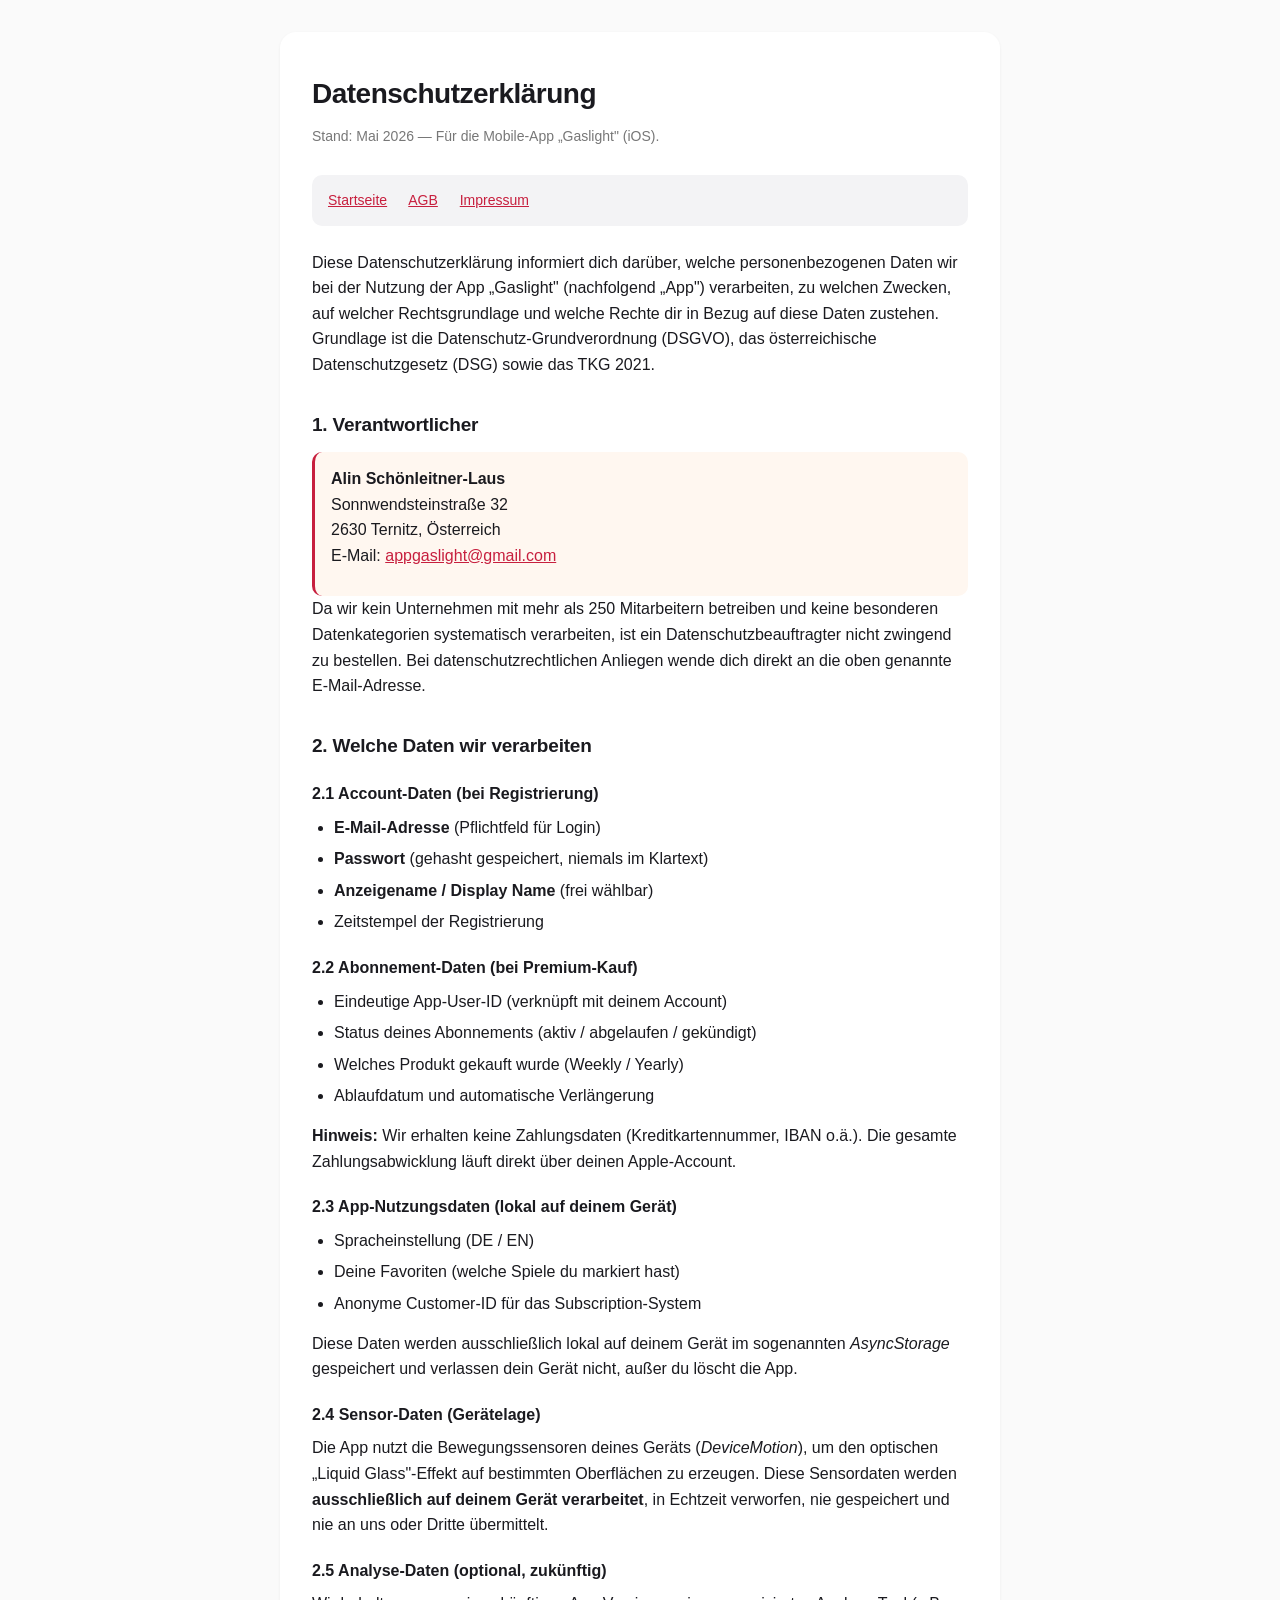
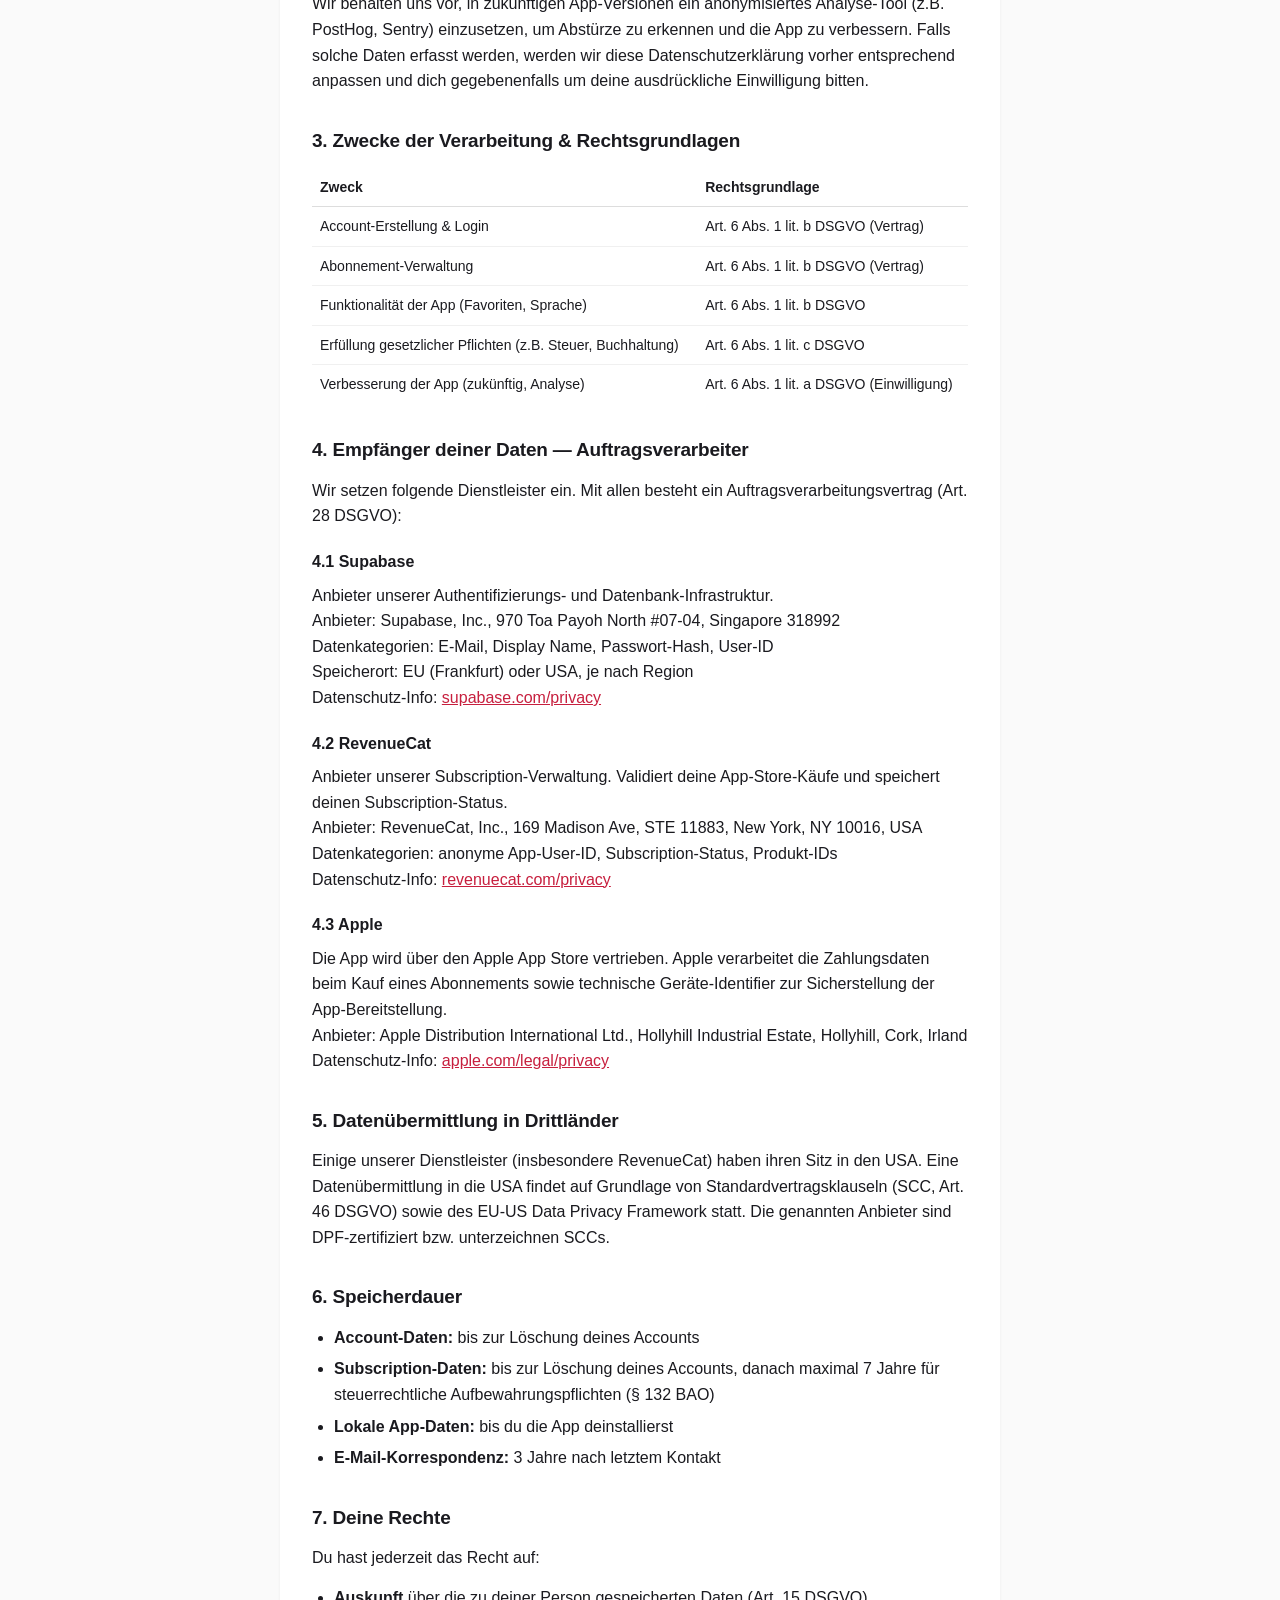
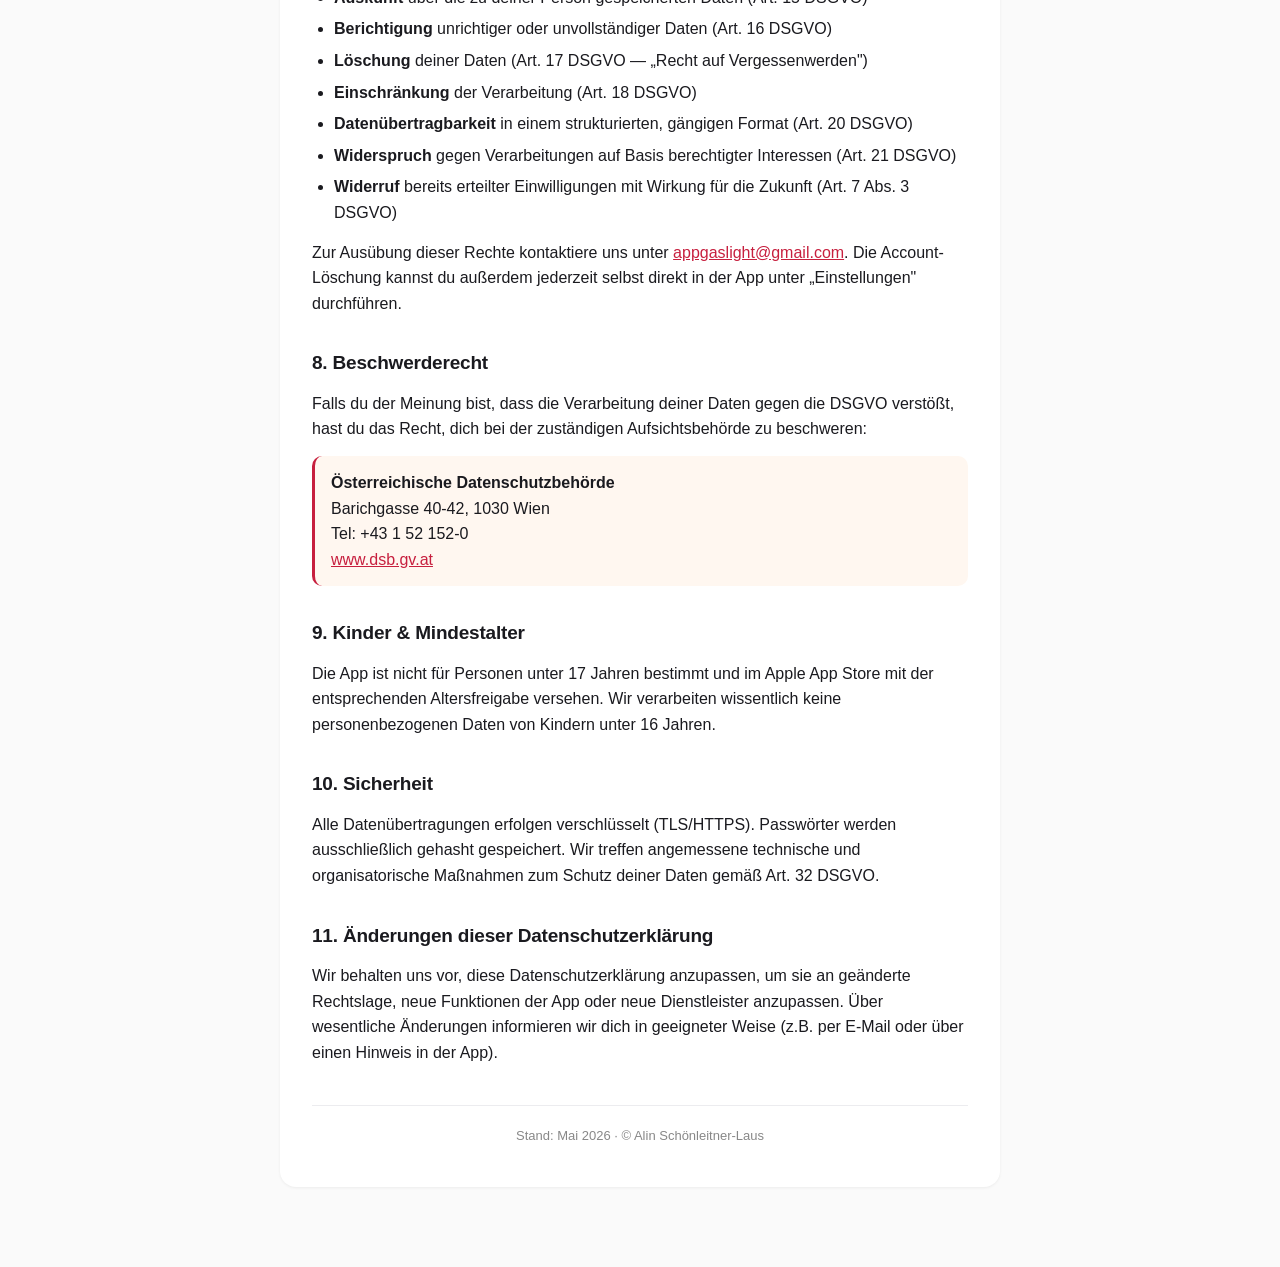
==== privacy.html @ 49a1b53e "Add files via upload" ====
<!doctype html>
<html lang="de">
<head>
  <meta charset="utf-8">
  <meta name="viewport" content="width=device-width, initial-scale=1">
  <title>Datenschutzerklärung — Gaslight</title>
  <link rel="stylesheet" href="style.css">
</head>
<body>
  <div class="container">
    <h1>Datenschutzerklärung</h1>
    <p class="meta">
      Stand: Mai 2026 — Für die Mobile-App „Gaslight" (iOS).
    </p>

    <div class="nav">
      <a href="index.html">Startseite</a>
      <a href="terms.html">AGB</a>
      <a href="impressum.html">Impressum</a>
    </div>

    <p>
      Diese Datenschutzerklärung informiert dich darüber, welche
      personenbezogenen Daten wir bei der Nutzung der App „Gaslight"
      (nachfolgend „App") verarbeiten, zu welchen Zwecken, auf welcher
      Rechtsgrundlage und welche Rechte dir in Bezug auf diese Daten
      zustehen. Grundlage ist die Datenschutz-Grundverordnung (DSGVO),
      das österreichische Datenschutzgesetz (DSG) sowie das TKG 2021.
    </p>

    <h2>1. Verantwortlicher</h2>
    <div class="contact-block">
      <p>
        <strong>Alin Schönleitner-Laus</strong><br>
        Sonnwendsteinstraße 32<br>
        2630 Ternitz, Österreich<br>
        E-Mail: <a href="mailto:appgaslight@gmail.com">appgaslight@gmail.com</a>
      </p>
    </div>
    <p>
      Da wir kein Unternehmen mit mehr als 250 Mitarbeitern betreiben
      und keine besonderen Datenkategorien systematisch verarbeiten, ist
      ein Datenschutzbeauftragter nicht zwingend zu bestellen.
      Bei datenschutzrechtlichen Anliegen wende dich direkt an die oben
      genannte E-Mail-Adresse.
    </p>

    <h2>2. Welche Daten wir verarbeiten</h2>

    <h3>2.1 Account-Daten (bei Registrierung)</h3>
    <ul>
      <li><strong>E-Mail-Adresse</strong> (Pflichtfeld für Login)</li>
      <li><strong>Passwort</strong> (gehasht gespeichert, niemals im Klartext)</li>
      <li><strong>Anzeigename / Display Name</strong> (frei wählbar)</li>
      <li>Zeitstempel der Registrierung</li>
    </ul>

    <h3>2.2 Abonnement-Daten (bei Premium-Kauf)</h3>
    <ul>
      <li>Eindeutige App-User-ID (verknüpft mit deinem Account)</li>
      <li>Status deines Abonnements (aktiv / abgelaufen / gekündigt)</li>
      <li>Welches Produkt gekauft wurde (Weekly / Yearly)</li>
      <li>Ablaufdatum und automatische Verlängerung</li>
    </ul>
    <p>
      <strong>Hinweis:</strong> Wir erhalten keine Zahlungsdaten
      (Kreditkartennummer, IBAN o.ä.). Die gesamte Zahlungsabwicklung
      läuft direkt über deinen Apple-Account.
    </p>

    <h3>2.3 App-Nutzungsdaten (lokal auf deinem Gerät)</h3>
    <ul>
      <li>Spracheinstellung (DE / EN)</li>
      <li>Deine Favoriten (welche Spiele du markiert hast)</li>
      <li>Anonyme Customer-ID für das Subscription-System</li>
    </ul>
    <p>
      Diese Daten werden ausschließlich lokal auf deinem Gerät im
      sogenannten <em>AsyncStorage</em> gespeichert und verlassen dein
      Gerät nicht, außer du löscht die App.
    </p>

    <h3>2.4 Sensor-Daten (Gerätelage)</h3>
    <p>
      Die App nutzt die Bewegungssensoren deines Geräts
      (<em>DeviceMotion</em>), um den optischen „Liquid Glass"-Effekt
      auf bestimmten Oberflächen zu erzeugen. Diese Sensordaten werden
      <strong>ausschließlich auf deinem Gerät verarbeitet</strong>, in
      Echtzeit verworfen, nie gespeichert und nie an uns oder Dritte
      übermittelt.
    </p>

    <h3>2.5 Analyse-Daten (optional, zukünftig)</h3>
    <p>
      Wir behalten uns vor, in zukünftigen App-Versionen ein
      anonymisiertes Analyse-Tool (z.B. PostHog, Sentry) einzusetzen,
      um Abstürze zu erkennen und die App zu verbessern. Falls solche
      Daten erfasst werden, werden wir diese Datenschutzerklärung
      vorher entsprechend anpassen und dich gegebenenfalls um deine
      ausdrückliche Einwilligung bitten.
    </p>

    <h2>3. Zwecke der Verarbeitung &amp; Rechtsgrundlagen</h2>
    <table style="width:100%; border-collapse:collapse; font-size:14px;">
      <tr style="text-align:left;">
        <th style="padding:8px; border-bottom:1px solid #ddd;">Zweck</th>
        <th style="padding:8px; border-bottom:1px solid #ddd;">Rechtsgrundlage</th>
      </tr>
      <tr>
        <td style="padding:8px; border-bottom:1px solid #f0f0f0;">Account-Erstellung &amp; Login</td>
        <td style="padding:8px; border-bottom:1px solid #f0f0f0;">Art. 6 Abs. 1 lit. b DSGVO (Vertrag)</td>
      </tr>
      <tr>
        <td style="padding:8px; border-bottom:1px solid #f0f0f0;">Abonnement-Verwaltung</td>
        <td style="padding:8px; border-bottom:1px solid #f0f0f0;">Art. 6 Abs. 1 lit. b DSGVO (Vertrag)</td>
      </tr>
      <tr>
        <td style="padding:8px; border-bottom:1px solid #f0f0f0;">Funktionalität der App (Favoriten, Sprache)</td>
        <td style="padding:8px; border-bottom:1px solid #f0f0f0;">Art. 6 Abs. 1 lit. b DSGVO</td>
      </tr>
      <tr>
        <td style="padding:8px; border-bottom:1px solid #f0f0f0;">Erfüllung gesetzlicher Pflichten (z.B. Steuer, Buchhaltung)</td>
        <td style="padding:8px; border-bottom:1px solid #f0f0f0;">Art. 6 Abs. 1 lit. c DSGVO</td>
      </tr>
      <tr>
        <td style="padding:8px;">Verbesserung der App (zukünftig, Analyse)</td>
        <td style="padding:8px;">Art. 6 Abs. 1 lit. a DSGVO (Einwilligung)</td>
      </tr>
    </table>

    <h2>4. Empfänger deiner Daten — Auftragsverarbeiter</h2>
    <p>
      Wir setzen folgende Dienstleister ein. Mit allen besteht ein
      Auftragsverarbeitungsvertrag (Art. 28 DSGVO):
    </p>

    <h3>4.1 Supabase</h3>
    <p>
      Anbieter unserer Authentifizierungs- und Datenbank-Infrastruktur.
      <br>Anbieter: Supabase, Inc., 970 Toa Payoh North #07-04, Singapore 318992
      <br>Datenkategorien: E-Mail, Display Name, Passwort-Hash, User-ID
      <br>Speicherort: EU (Frankfurt) oder USA, je nach Region
      <br>Datenschutz-Info: <a href="https://supabase.com/privacy" target="_blank" rel="noopener">supabase.com/privacy</a>
    </p>

    <h3>4.2 RevenueCat</h3>
    <p>
      Anbieter unserer Subscription-Verwaltung. Validiert deine
      App-Store-Käufe und speichert deinen Subscription-Status.
      <br>Anbieter: RevenueCat, Inc., 169 Madison Ave, STE 11883, New York, NY 10016, USA
      <br>Datenkategorien: anonyme App-User-ID, Subscription-Status, Produkt-IDs
      <br>Datenschutz-Info: <a href="https://www.revenuecat.com/privacy" target="_blank" rel="noopener">revenuecat.com/privacy</a>
    </p>

    <h3>4.3 Apple</h3>
    <p>
      Die App wird über den Apple App Store vertrieben. Apple verarbeitet
      die Zahlungsdaten beim Kauf eines Abonnements sowie technische
      Geräte-Identifier zur Sicherstellung der App-Bereitstellung.
      <br>Anbieter: Apple Distribution International Ltd., Hollyhill Industrial Estate, Hollyhill, Cork, Irland
      <br>Datenschutz-Info: <a href="https://www.apple.com/legal/privacy" target="_blank" rel="noopener">apple.com/legal/privacy</a>
    </p>

    <h2>5. Datenübermittlung in Drittländer</h2>
    <p>
      Einige unserer Dienstleister (insbesondere RevenueCat) haben ihren
      Sitz in den USA. Eine Datenübermittlung in die USA findet auf
      Grundlage von Standardvertragsklauseln (SCC, Art. 46 DSGVO) sowie
      des EU-US Data Privacy Framework statt. Die genannten Anbieter sind
      DPF-zertifiziert bzw. unterzeichnen SCCs.
    </p>

    <h2>6. Speicherdauer</h2>
    <ul>
      <li><strong>Account-Daten:</strong> bis zur Löschung deines Accounts</li>
      <li><strong>Subscription-Daten:</strong> bis zur Löschung deines Accounts, danach maximal 7 Jahre für steuerrechtliche Aufbewahrungspflichten (§ 132 BAO)</li>
      <li><strong>Lokale App-Daten:</strong> bis du die App deinstallierst</li>
      <li><strong>E-Mail-Korrespondenz:</strong> 3 Jahre nach letztem Kontakt</li>
    </ul>

    <h2>7. Deine Rechte</h2>
    <p>Du hast jederzeit das Recht auf:</p>
    <ul>
      <li><strong>Auskunft</strong> über die zu deiner Person gespeicherten Daten (Art. 15 DSGVO)</li>
      <li><strong>Berichtigung</strong> unrichtiger oder unvollständiger Daten (Art. 16 DSGVO)</li>
      <li><strong>Löschung</strong> deiner Daten (Art. 17 DSGVO — „Recht auf Vergessenwerden")</li>
      <li><strong>Einschränkung</strong> der Verarbeitung (Art. 18 DSGVO)</li>
      <li><strong>Datenübertragbarkeit</strong> in einem strukturierten, gängigen Format (Art. 20 DSGVO)</li>
      <li><strong>Widerspruch</strong> gegen Verarbeitungen auf Basis berechtigter Interessen (Art. 21 DSGVO)</li>
      <li><strong>Widerruf</strong> bereits erteilter Einwilligungen mit Wirkung für die Zukunft (Art. 7 Abs. 3 DSGVO)</li>
    </ul>
    <p>
      Zur Ausübung dieser Rechte kontaktiere uns unter
      <a href="mailto:appgaslight@gmail.com">appgaslight@gmail.com</a>.
      Die Account-Löschung kannst du außerdem jederzeit selbst direkt
      in der App unter „Einstellungen" durchführen.
    </p>

    <h2>8. Beschwerderecht</h2>
    <p>
      Falls du der Meinung bist, dass die Verarbeitung deiner Daten
      gegen die DSGVO verstößt, hast du das Recht, dich bei der
      zuständigen Aufsichtsbehörde zu beschweren:
    </p>
    <div class="contact-block">
      <strong>Österreichische Datenschutzbehörde</strong><br>
      Barichgasse 40-42, 1030 Wien<br>
      Tel: +43 1 52 152-0<br>
      <a href="https://www.dsb.gv.at" target="_blank" rel="noopener">www.dsb.gv.at</a>
    </div>

    <h2>9. Kinder &amp; Mindestalter</h2>
    <p>
      Die App ist nicht für Personen unter 17 Jahren bestimmt und im
      Apple App Store mit der entsprechenden Altersfreigabe versehen.
      Wir verarbeiten wissentlich keine personenbezogenen Daten von
      Kindern unter 16 Jahren.
    </p>

    <h2>10. Sicherheit</h2>
    <p>
      Alle Datenübertragungen erfolgen verschlüsselt (TLS/HTTPS).
      Passwörter werden ausschließlich gehasht gespeichert. Wir treffen
      angemessene technische und organisatorische Maßnahmen zum Schutz
      deiner Daten gemäß Art. 32 DSGVO.
    </p>

    <h2>11. Änderungen dieser Datenschutzerklärung</h2>
    <p>
      Wir behalten uns vor, diese Datenschutzerklärung anzupassen, um
      sie an geänderte Rechtslage, neue Funktionen der App oder neue
      Dienstleister anzupassen. Über wesentliche Änderungen informieren
      wir dich in geeigneter Weise (z.B. per E-Mail oder über einen
      Hinweis in der App).
    </p>

    <footer>
      Stand: Mai 2026 · © Alin Schönleitner-Laus
    </footer>
  </div>
</body>
</html>
---- style.css ----
/* Gaslight legal pages — shared stylesheet. */
* { box-sizing: border-box; }
html { -webkit-text-size-adjust: 100%; }
body {
  margin: 0;
  font-family: -apple-system, BlinkMacSystemFont, "Segoe UI", Roboto,
    Helvetica, Arial, sans-serif;
  font-size: 16px;
  line-height: 1.6;
  color: #1a1a1f;
  background: #fafafa;
  padding: 32px 20px 80px;
}
.container {
  max-width: 720px;
  margin: 0 auto;
  background: #ffffff;
  padding: 40px 32px;
  border-radius: 16px;
  box-shadow: 0 1px 3px rgba(0, 0, 0, 0.06);
}
h1 {
  font-size: 28px;
  margin: 0 0 8px;
  letter-spacing: -0.5px;
}
h2 {
  font-size: 19px;
  margin: 32px 0 12px;
  letter-spacing: -0.2px;
}
h3 {
  font-size: 16px;
  margin: 20px 0 8px;
  font-weight: 600;
}
p, ul, ol { margin: 0 0 14px; }
ul, ol { padding-left: 22px; }
li { margin-bottom: 6px; }
a { color: #c71f3e; text-decoration: underline; }
.meta {
  color: #777;
  font-size: 14px;
  margin-bottom: 28px;
}
.nav {
  margin: 0 0 24px;
  padding: 14px 16px;
  background: #f3f3f5;
  border-radius: 10px;
  font-size: 14px;
}
.nav a { margin-right: 18px; }
strong { font-weight: 600; }
hr {
  border: none;
  border-top: 1px solid #ececef;
  margin: 32px 0;
}
.contact-block {
  padding: 14px 16px;
  background: #fff7f0;
  border-radius: 10px;
  border-left: 3px solid #c71f3e;
}
footer {
  margin-top: 40px;
  padding-top: 20px;
  border-top: 1px solid #ececef;
  font-size: 13px;
  color: #888;
  text-align: center;
}
@media (max-width: 480px) {
  body { padding: 12px 8px 60px; }
  .container { padding: 24px 18px; border-radius: 12px; }
  h1 { font-size: 24px; }
  h2 { font-size: 17px; }
}
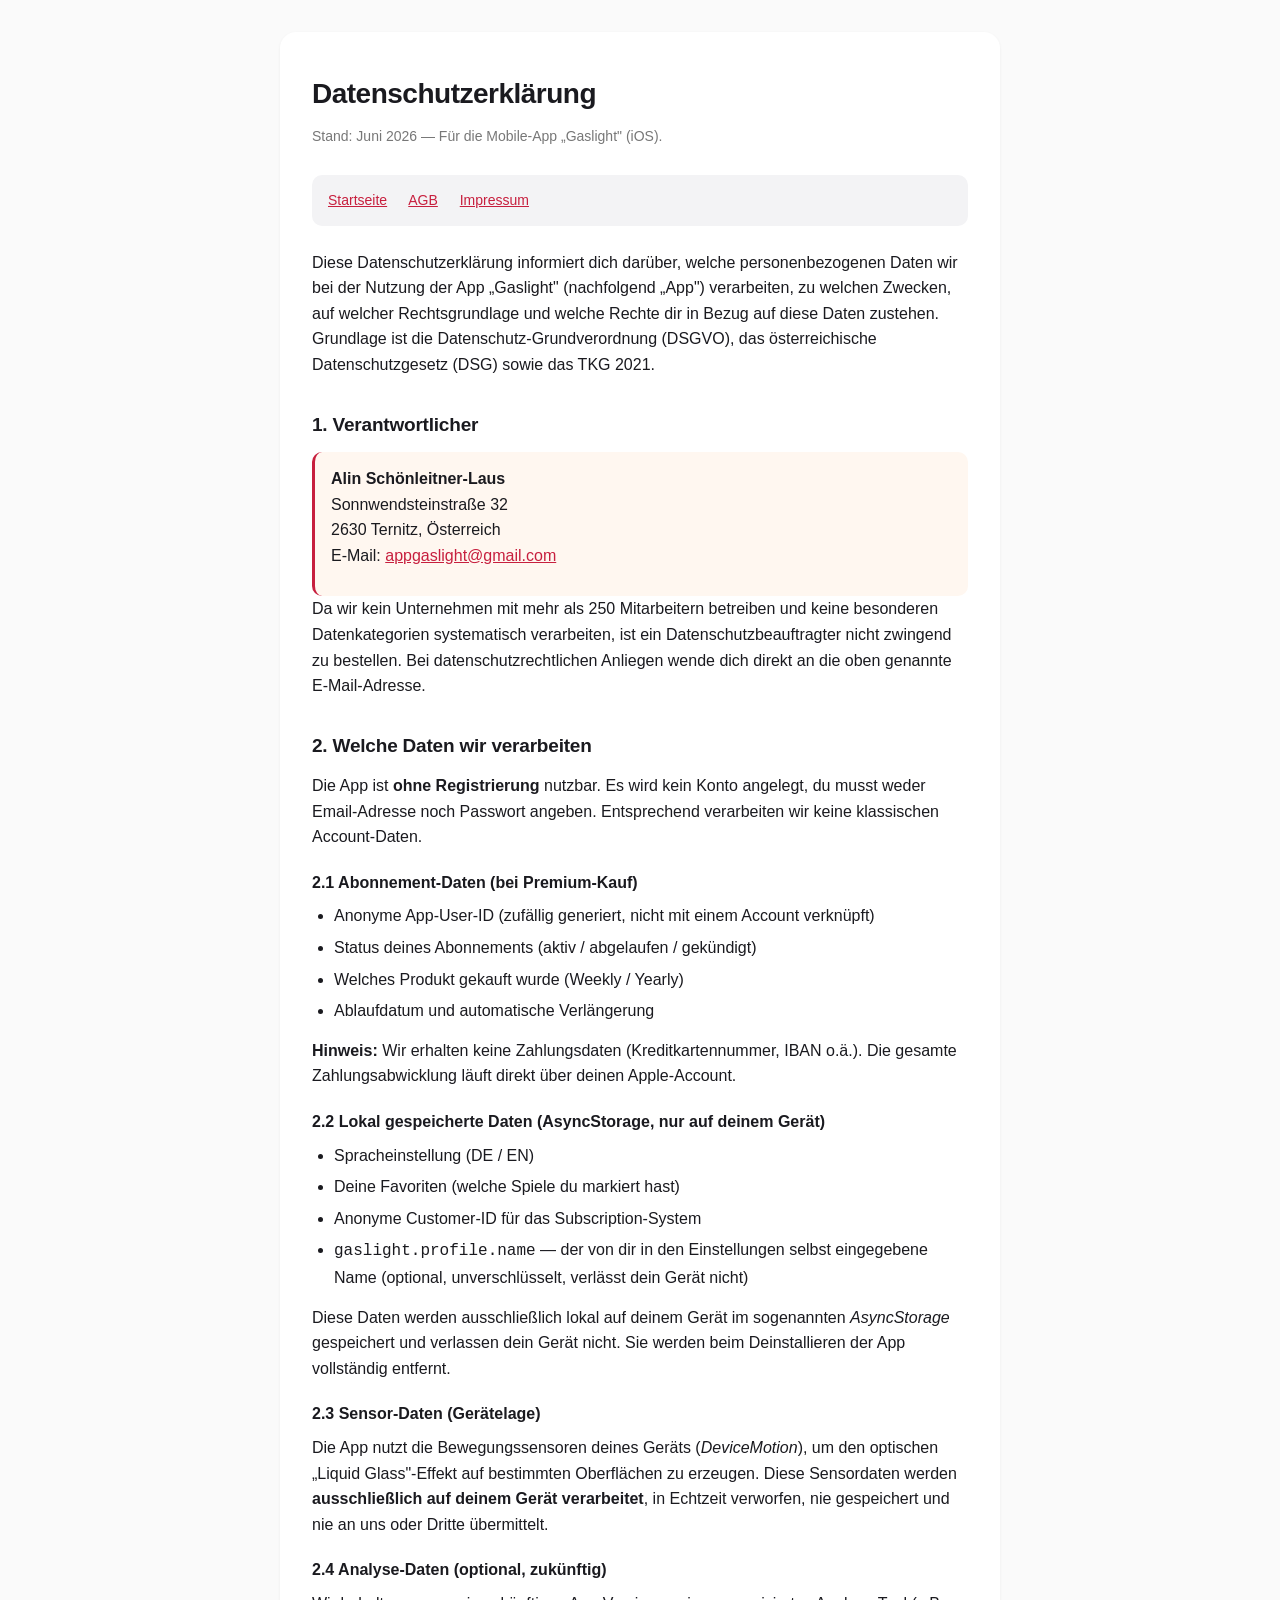
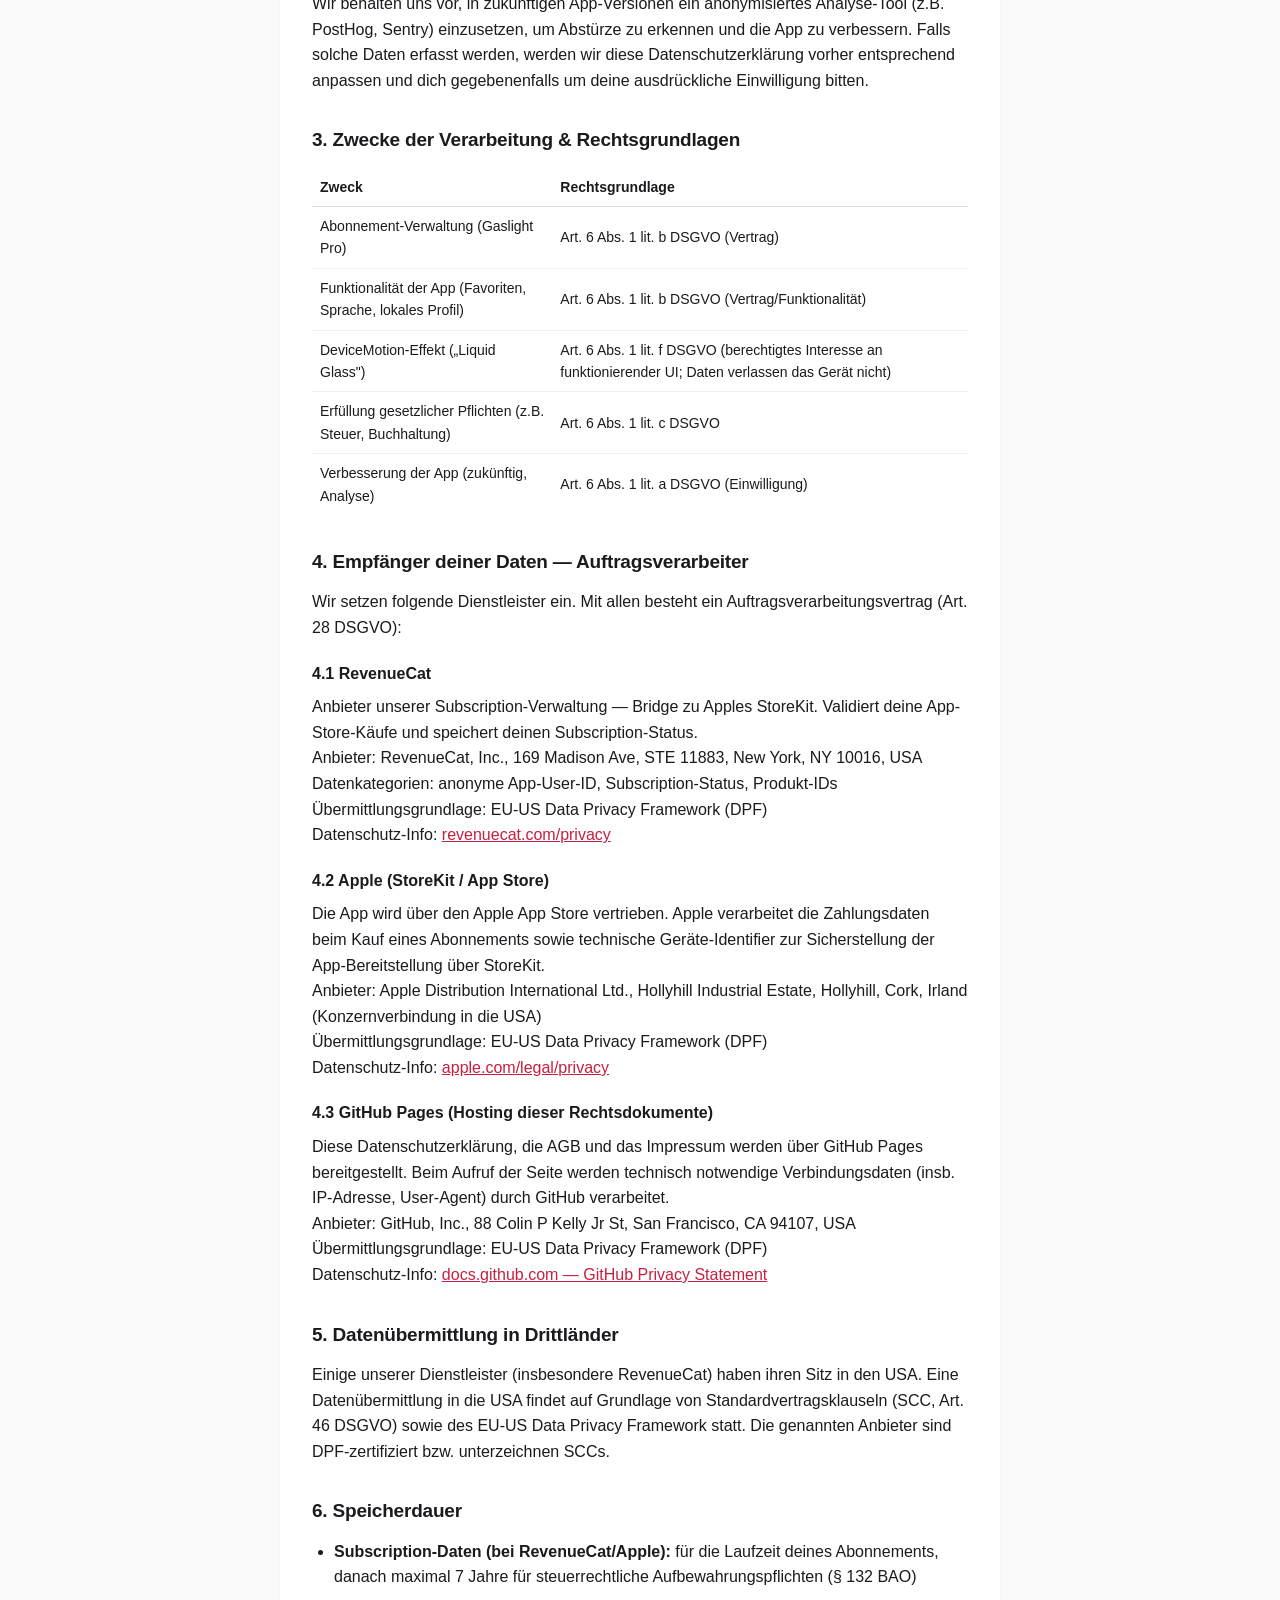
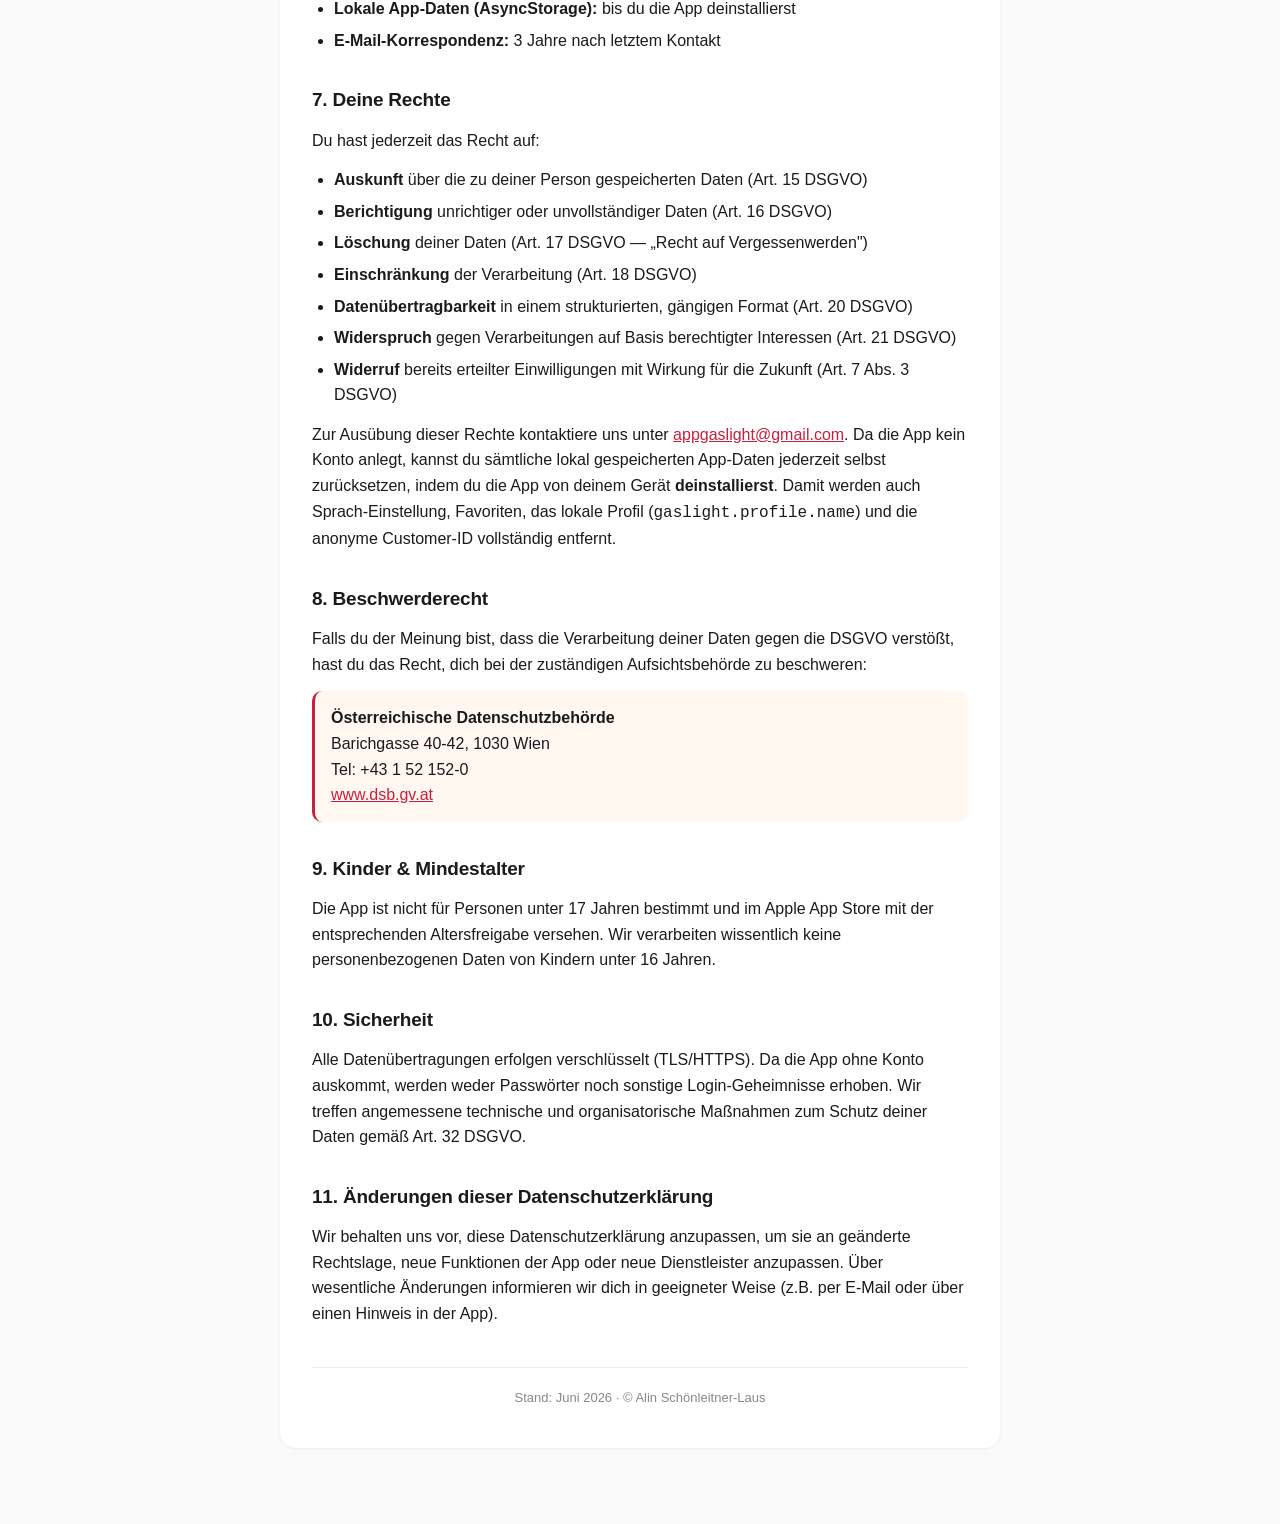
==== commit 8324e5a6: "Add files via upload" ====
--- a/privacy.html
+++ b/privacy.html
@@ -10,7 +10,7 @@
   <div class="container">
     <h1>Datenschutzerklärung</h1>
     <p class="meta">
-      Stand: Mai 2026 — Für die Mobile-App „Gaslight" (iOS).
+      Stand: Juni 2026 — Für die Mobile-App „Gaslight" (iOS).
     </p>
 
     <div class="nav">
@@ -47,17 +47,16 @@
 
     <h2>2. Welche Daten wir verarbeiten</h2>
 
-    <h3>2.1 Account-Daten (bei Registrierung)</h3>
-    <ul>
-      <li><strong>E-Mail-Adresse</strong> (Pflichtfeld für Login)</li>
-      <li><strong>Passwort</strong> (gehasht gespeichert, niemals im Klartext)</li>
-      <li><strong>Anzeigename / Display Name</strong> (frei wählbar)</li>
-      <li>Zeitstempel der Registrierung</li>
-    </ul>
-
-    <h3>2.2 Abonnement-Daten (bei Premium-Kauf)</h3>
-    <ul>
-      <li>Eindeutige App-User-ID (verknüpft mit deinem Account)</li>
+    <p>
+      Die App ist <strong>ohne Registrierung</strong> nutzbar. Es wird
+      kein Konto angelegt, du musst weder Email-Adresse noch Passwort
+      angeben. Entsprechend verarbeiten wir keine klassischen
+      Account-Daten.
+    </p>
+
+    <h3>2.1 Abonnement-Daten (bei Premium-Kauf)</h3>
+    <ul>
+      <li>Anonyme App-User-ID (zufällig generiert, nicht mit einem Account verknüpft)</li>
       <li>Status deines Abonnements (aktiv / abgelaufen / gekündigt)</li>
       <li>Welches Produkt gekauft wurde (Weekly / Yearly)</li>
       <li>Ablaufdatum und automatische Verlängerung</li>
@@ -68,19 +67,21 @@
       läuft direkt über deinen Apple-Account.
     </p>
 
-    <h3>2.3 App-Nutzungsdaten (lokal auf deinem Gerät)</h3>
+    <h3>2.2 Lokal gespeicherte Daten (AsyncStorage, nur auf deinem Gerät)</h3>
     <ul>
       <li>Spracheinstellung (DE / EN)</li>
       <li>Deine Favoriten (welche Spiele du markiert hast)</li>
       <li>Anonyme Customer-ID für das Subscription-System</li>
+      <li><code>gaslight.profile.name</code> — der von dir in den Einstellungen selbst eingegebene Name (optional, unverschlüsselt, verlässt dein Gerät nicht)</li>
     </ul>
     <p>
       Diese Daten werden ausschließlich lokal auf deinem Gerät im
       sogenannten <em>AsyncStorage</em> gespeichert und verlassen dein
-      Gerät nicht, außer du löscht die App.
-    </p>
-
-    <h3>2.4 Sensor-Daten (Gerätelage)</h3>
+      Gerät nicht. Sie werden beim Deinstallieren der App vollständig
+      entfernt.
+    </p>
+
+    <h3>2.3 Sensor-Daten (Gerätelage)</h3>
     <p>
       Die App nutzt die Bewegungssensoren deines Geräts
       (<em>DeviceMotion</em>), um den optischen „Liquid Glass"-Effekt
@@ -90,7 +91,7 @@
       übermittelt.
     </p>
 
-    <h3>2.5 Analyse-Daten (optional, zukünftig)</h3>
+    <h3>2.4 Analyse-Daten (optional, zukünftig)</h3>
     <p>
       Wir behalten uns vor, in zukünftigen App-Versionen ein
       anonymisiertes Analyse-Tool (z.B. PostHog, Sentry) einzusetzen,
@@ -107,16 +108,16 @@
         <th style="padding:8px; border-bottom:1px solid #ddd;">Rechtsgrundlage</th>
       </tr>
       <tr>
-        <td style="padding:8px; border-bottom:1px solid #f0f0f0;">Account-Erstellung &amp; Login</td>
+        <td style="padding:8px; border-bottom:1px solid #f0f0f0;">Abonnement-Verwaltung (Gaslight Pro)</td>
         <td style="padding:8px; border-bottom:1px solid #f0f0f0;">Art. 6 Abs. 1 lit. b DSGVO (Vertrag)</td>
       </tr>
       <tr>
-        <td style="padding:8px; border-bottom:1px solid #f0f0f0;">Abonnement-Verwaltung</td>
-        <td style="padding:8px; border-bottom:1px solid #f0f0f0;">Art. 6 Abs. 1 lit. b DSGVO (Vertrag)</td>
-      </tr>
-      <tr>
-        <td style="padding:8px; border-bottom:1px solid #f0f0f0;">Funktionalität der App (Favoriten, Sprache)</td>
-        <td style="padding:8px; border-bottom:1px solid #f0f0f0;">Art. 6 Abs. 1 lit. b DSGVO</td>
+        <td style="padding:8px; border-bottom:1px solid #f0f0f0;">Funktionalität der App (Favoriten, Sprache, lokales Profil)</td>
+        <td style="padding:8px; border-bottom:1px solid #f0f0f0;">Art. 6 Abs. 1 lit. b DSGVO (Vertrag/Funktionalität)</td>
+      </tr>
+      <tr>
+        <td style="padding:8px; border-bottom:1px solid #f0f0f0;">DeviceMotion-Effekt („Liquid Glass")</td>
+        <td style="padding:8px; border-bottom:1px solid #f0f0f0;">Art. 6 Abs. 1 lit. f DSGVO (berechtigtes Interesse an funktionierender UI; Daten verlassen das Gerät nicht)</td>
       </tr>
       <tr>
         <td style="padding:8px; border-bottom:1px solid #f0f0f0;">Erfüllung gesetzlicher Pflichten (z.B. Steuer, Buchhaltung)</td>
@@ -134,31 +135,37 @@
       Auftragsverarbeitungsvertrag (Art. 28 DSGVO):
     </p>
 
-    <h3>4.1 Supabase</h3>
-    <p>
-      Anbieter unserer Authentifizierungs- und Datenbank-Infrastruktur.
-      <br>Anbieter: Supabase, Inc., 970 Toa Payoh North #07-04, Singapore 318992
-      <br>Datenkategorien: E-Mail, Display Name, Passwort-Hash, User-ID
-      <br>Speicherort: EU (Frankfurt) oder USA, je nach Region
-      <br>Datenschutz-Info: <a href="https://supabase.com/privacy" target="_blank" rel="noopener">supabase.com/privacy</a>
-    </p>
-
-    <h3>4.2 RevenueCat</h3>
-    <p>
-      Anbieter unserer Subscription-Verwaltung. Validiert deine
-      App-Store-Käufe und speichert deinen Subscription-Status.
+    <h3>4.1 RevenueCat</h3>
+    <p>
+      Anbieter unserer Subscription-Verwaltung — Bridge zu Apples
+      StoreKit. Validiert deine App-Store-Käufe und speichert deinen
+      Subscription-Status.
       <br>Anbieter: RevenueCat, Inc., 169 Madison Ave, STE 11883, New York, NY 10016, USA
       <br>Datenkategorien: anonyme App-User-ID, Subscription-Status, Produkt-IDs
+      <br>Übermittlungsgrundlage: EU-US Data Privacy Framework (DPF)
       <br>Datenschutz-Info: <a href="https://www.revenuecat.com/privacy" target="_blank" rel="noopener">revenuecat.com/privacy</a>
     </p>
 
-    <h3>4.3 Apple</h3>
+    <h3>4.2 Apple (StoreKit / App Store)</h3>
     <p>
       Die App wird über den Apple App Store vertrieben. Apple verarbeitet
       die Zahlungsdaten beim Kauf eines Abonnements sowie technische
-      Geräte-Identifier zur Sicherstellung der App-Bereitstellung.
-      <br>Anbieter: Apple Distribution International Ltd., Hollyhill Industrial Estate, Hollyhill, Cork, Irland
+      Geräte-Identifier zur Sicherstellung der App-Bereitstellung über
+      StoreKit.
+      <br>Anbieter: Apple Distribution International Ltd., Hollyhill Industrial Estate, Hollyhill, Cork, Irland (Konzernverbindung in die USA)
+      <br>Übermittlungsgrundlage: EU-US Data Privacy Framework (DPF)
       <br>Datenschutz-Info: <a href="https://www.apple.com/legal/privacy" target="_blank" rel="noopener">apple.com/legal/privacy</a>
+    </p>
+
+    <h3>4.3 GitHub Pages (Hosting dieser Rechtsdokumente)</h3>
+    <p>
+      Diese Datenschutzerklärung, die AGB und das Impressum werden über
+      GitHub Pages bereitgestellt. Beim Aufruf der Seite werden technisch
+      notwendige Verbindungsdaten (insb. IP-Adresse, User-Agent) durch
+      GitHub verarbeitet.
+      <br>Anbieter: GitHub, Inc., 88 Colin P Kelly Jr St, San Francisco, CA 94107, USA
+      <br>Übermittlungsgrundlage: EU-US Data Privacy Framework (DPF)
+      <br>Datenschutz-Info: <a href="https://docs.github.com/en/site-policy/privacy-policies/github-general-privacy-statement" target="_blank" rel="noopener">docs.github.com — GitHub Privacy Statement</a>
     </p>
 
     <h2>5. Datenübermittlung in Drittländer</h2>
@@ -172,9 +179,8 @@
 
     <h2>6. Speicherdauer</h2>
     <ul>
-      <li><strong>Account-Daten:</strong> bis zur Löschung deines Accounts</li>
-      <li><strong>Subscription-Daten:</strong> bis zur Löschung deines Accounts, danach maximal 7 Jahre für steuerrechtliche Aufbewahrungspflichten (§ 132 BAO)</li>
-      <li><strong>Lokale App-Daten:</strong> bis du die App deinstallierst</li>
+      <li><strong>Subscription-Daten (bei RevenueCat/Apple):</strong> für die Laufzeit deines Abonnements, danach maximal 7 Jahre für steuerrechtliche Aufbewahrungspflichten (§ 132 BAO)</li>
+      <li><strong>Lokale App-Daten (AsyncStorage):</strong> bis du die App deinstallierst</li>
       <li><strong>E-Mail-Korrespondenz:</strong> 3 Jahre nach letztem Kontakt</li>
     </ul>
 
@@ -192,8 +198,12 @@
     <p>
       Zur Ausübung dieser Rechte kontaktiere uns unter
       <a href="mailto:appgaslight@gmail.com">appgaslight@gmail.com</a>.
-      Die Account-Löschung kannst du außerdem jederzeit selbst direkt
-      in der App unter „Einstellungen" durchführen.
+      Da die App kein Konto anlegt, kannst du sämtliche lokal
+      gespeicherten App-Daten jederzeit selbst zurücksetzen, indem du
+      die App von deinem Gerät <strong>deinstallierst</strong>. Damit
+      werden auch Sprach-Einstellung, Favoriten, das lokale Profil
+      (<code>gaslight.profile.name</code>) und die anonyme Customer-ID
+      vollständig entfernt.
     </p>
 
     <h2>8. Beschwerderecht</h2>
@@ -219,10 +229,11 @@
 
     <h2>10. Sicherheit</h2>
     <p>
-      Alle Datenübertragungen erfolgen verschlüsselt (TLS/HTTPS).
-      Passwörter werden ausschließlich gehasht gespeichert. Wir treffen
-      angemessene technische und organisatorische Maßnahmen zum Schutz
-      deiner Daten gemäß Art. 32 DSGVO.
+      Alle Datenübertragungen erfolgen verschlüsselt (TLS/HTTPS). Da die
+      App ohne Konto auskommt, werden weder Passwörter noch sonstige
+      Login-Geheimnisse erhoben. Wir treffen angemessene technische und
+      organisatorische Maßnahmen zum Schutz deiner Daten gemäß Art. 32
+      DSGVO.
     </p>
 
     <h2>11. Änderungen dieser Datenschutzerklärung</h2>
@@ -235,7 +246,7 @@
     </p>
 
     <footer>
-      Stand: Mai 2026 · © Alin Schönleitner-Laus
+      Stand: Juni 2026 · © Alin Schönleitner-Laus
     </footer>
   </div>
 </body>
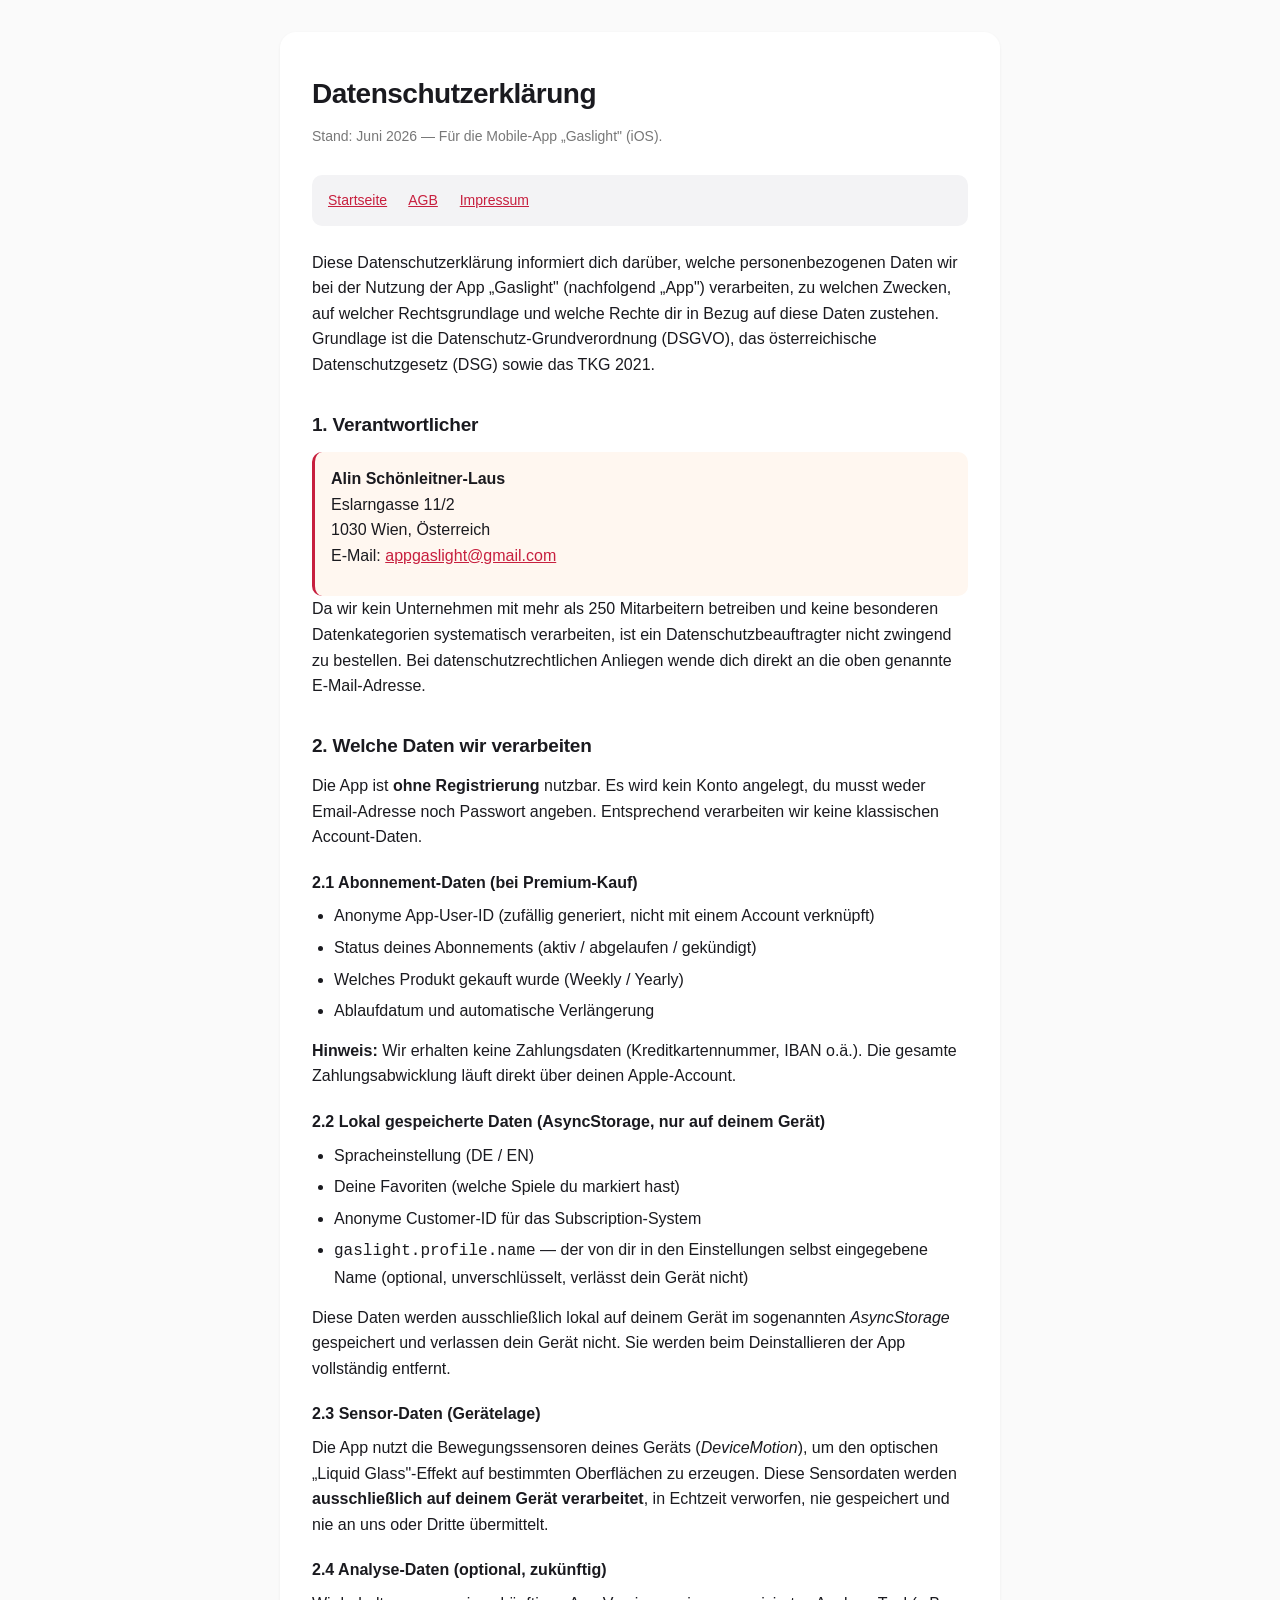
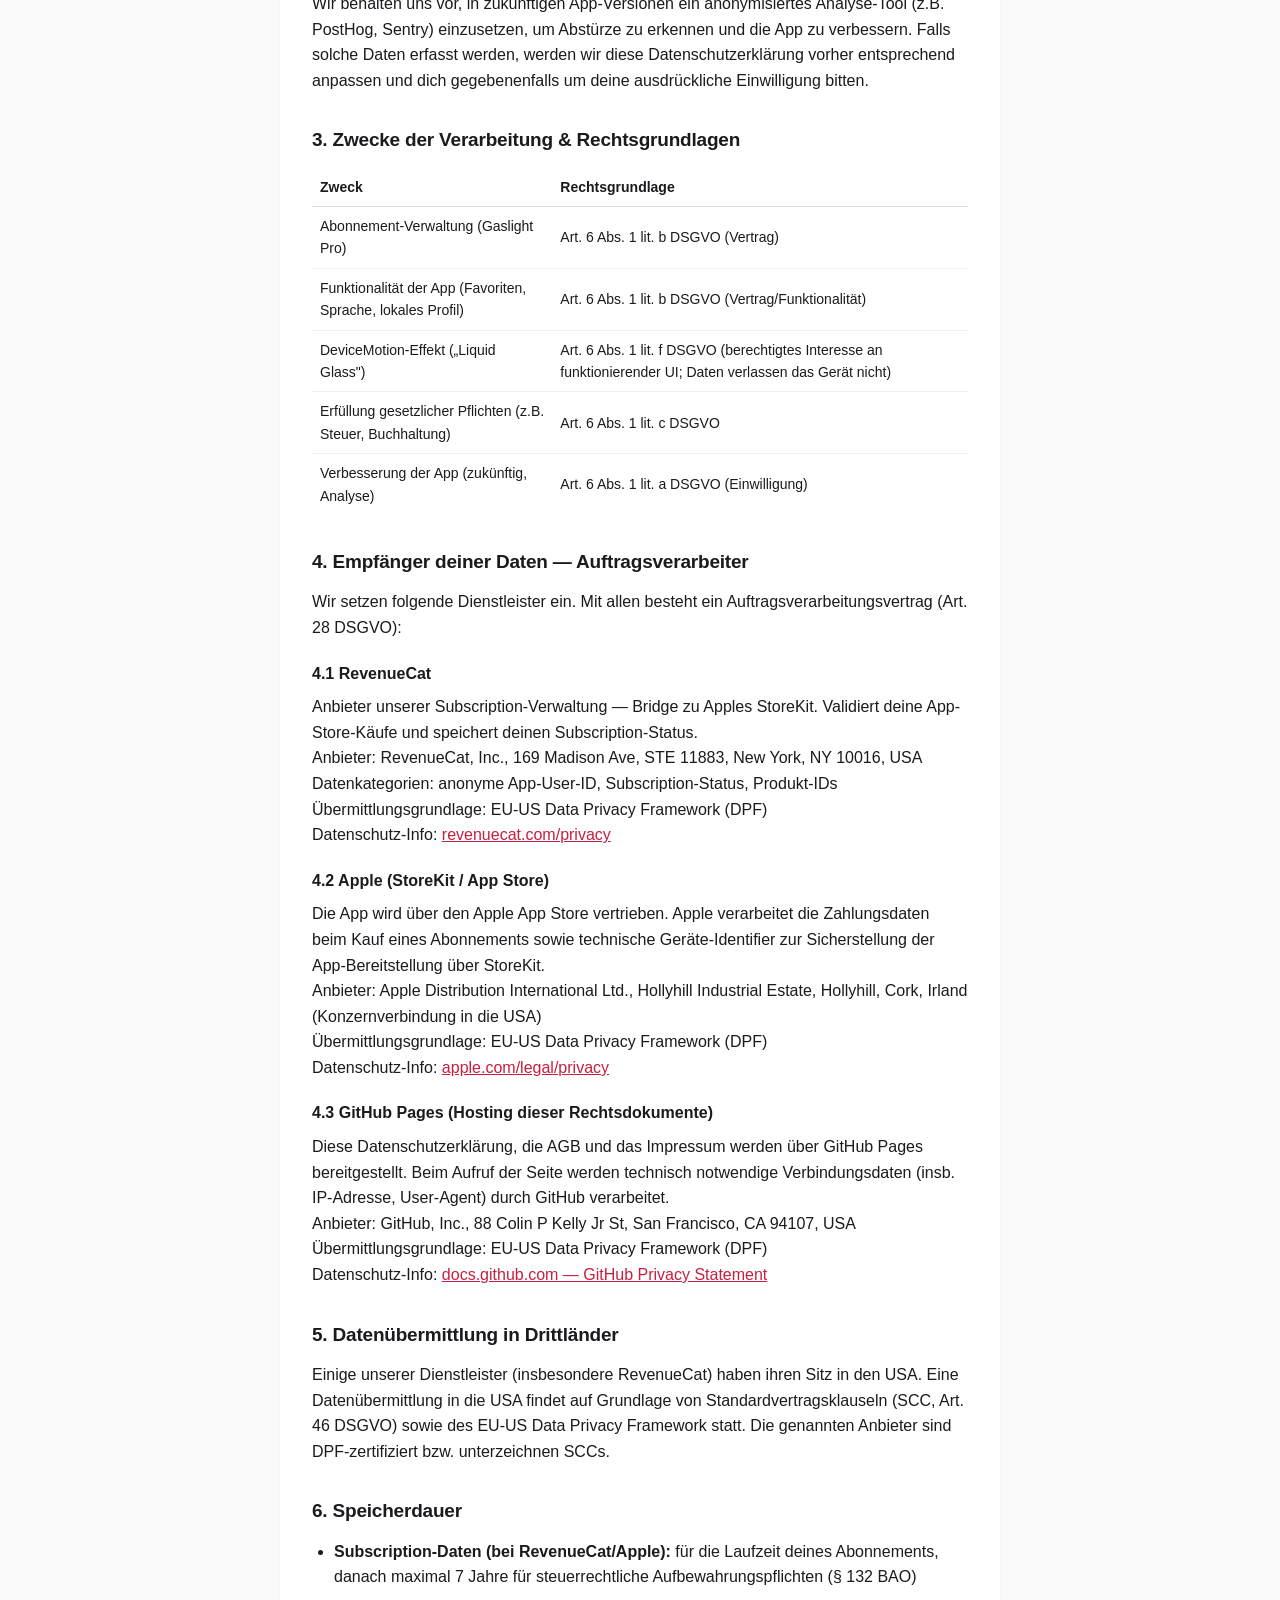
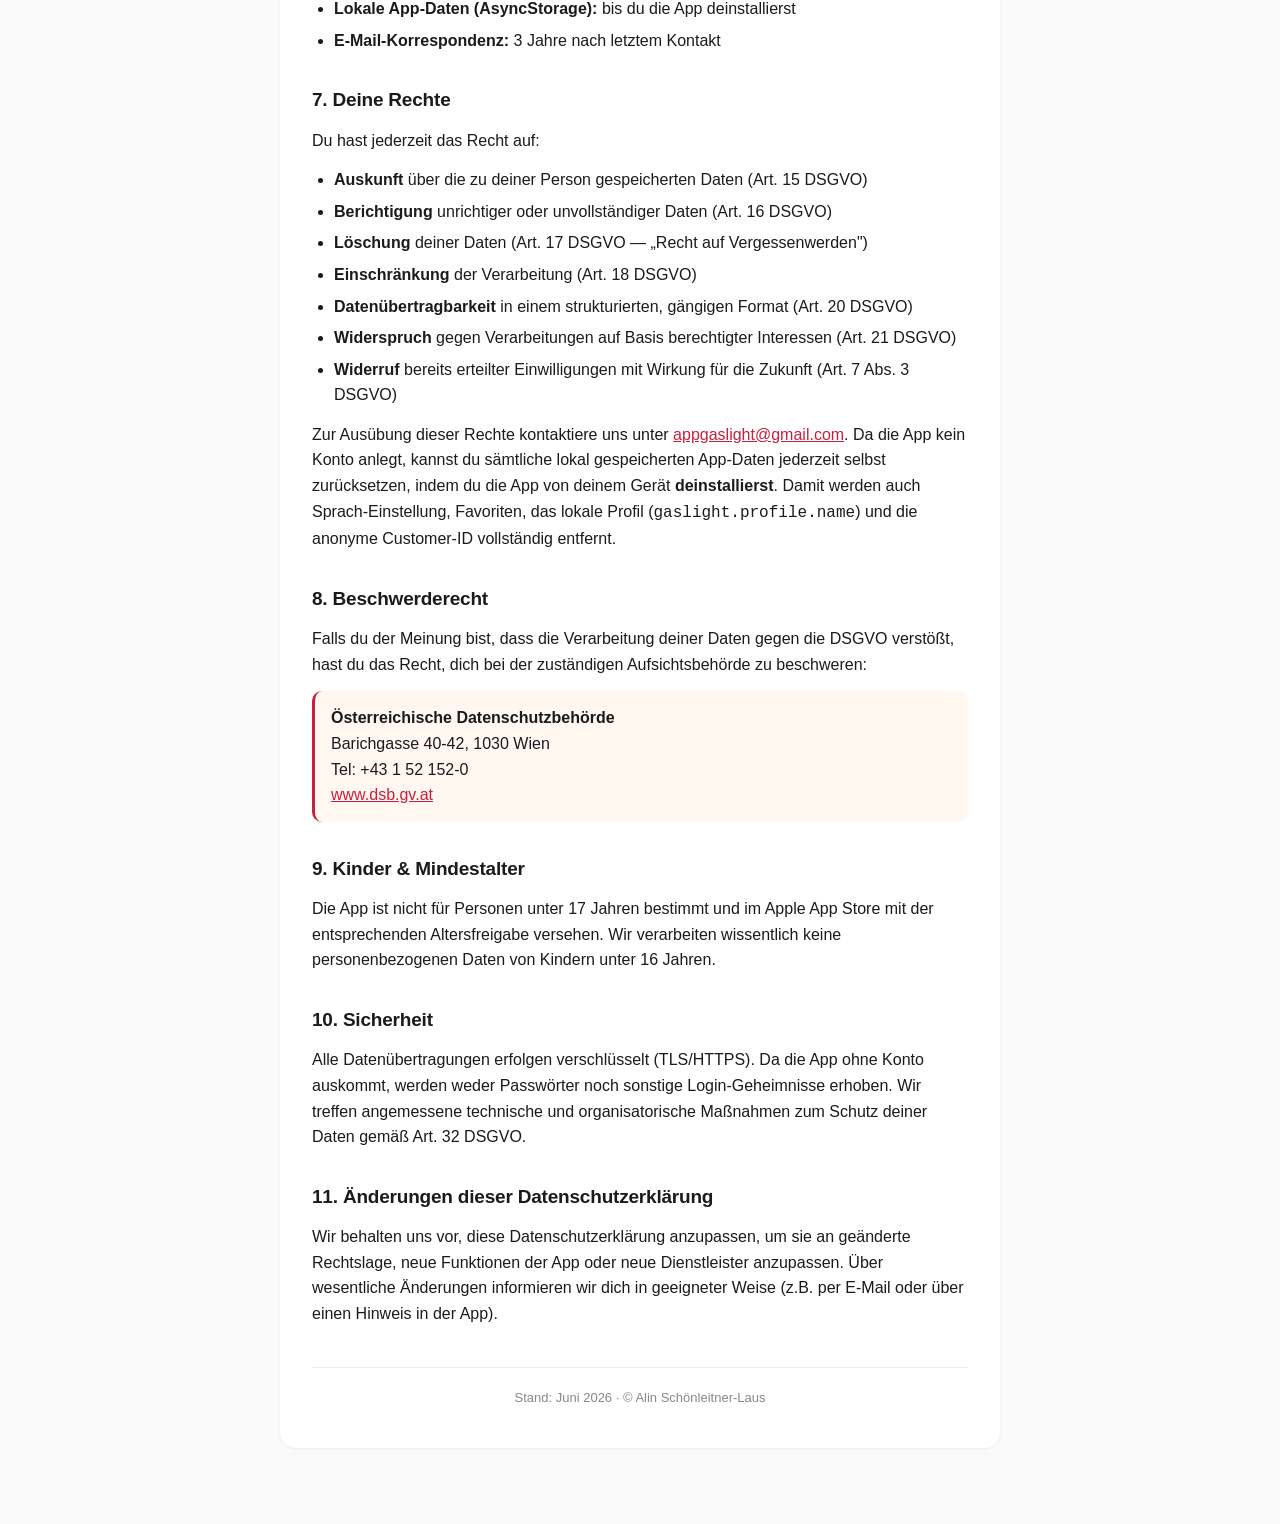
==== commit 5198afe8: "Add files via upload" ====
--- a/privacy.html
+++ b/privacy.html
@@ -32,8 +32,8 @@
     <div class="contact-block">
       <p>
         <strong>Alin Schönleitner-Laus</strong><br>
-        Sonnwendsteinstraße 32<br>
-        2630 Ternitz, Österreich<br>
+        Eslarngasse 11/2<br>
+        1030 Wien, Österreich<br>
         E-Mail: <a href="mailto:appgaslight@gmail.com">appgaslight@gmail.com</a>
       </p>
     </div>
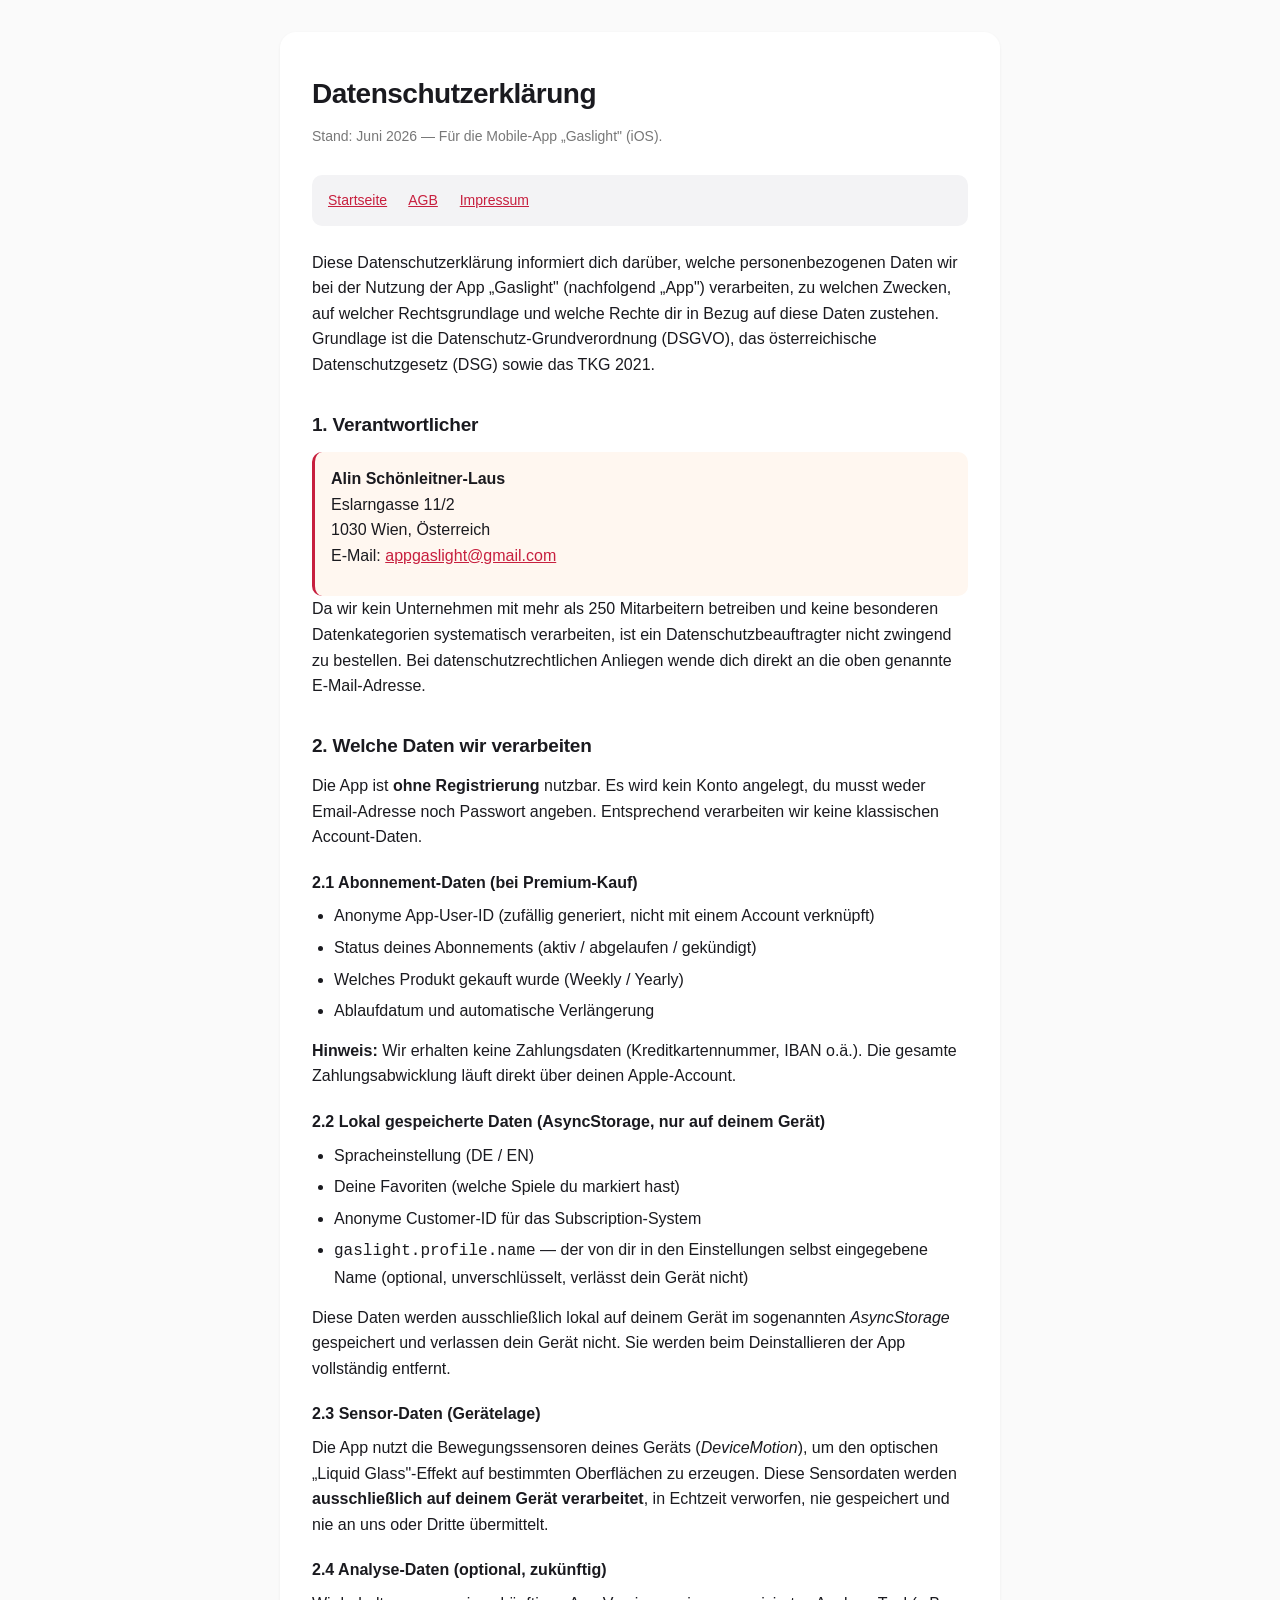
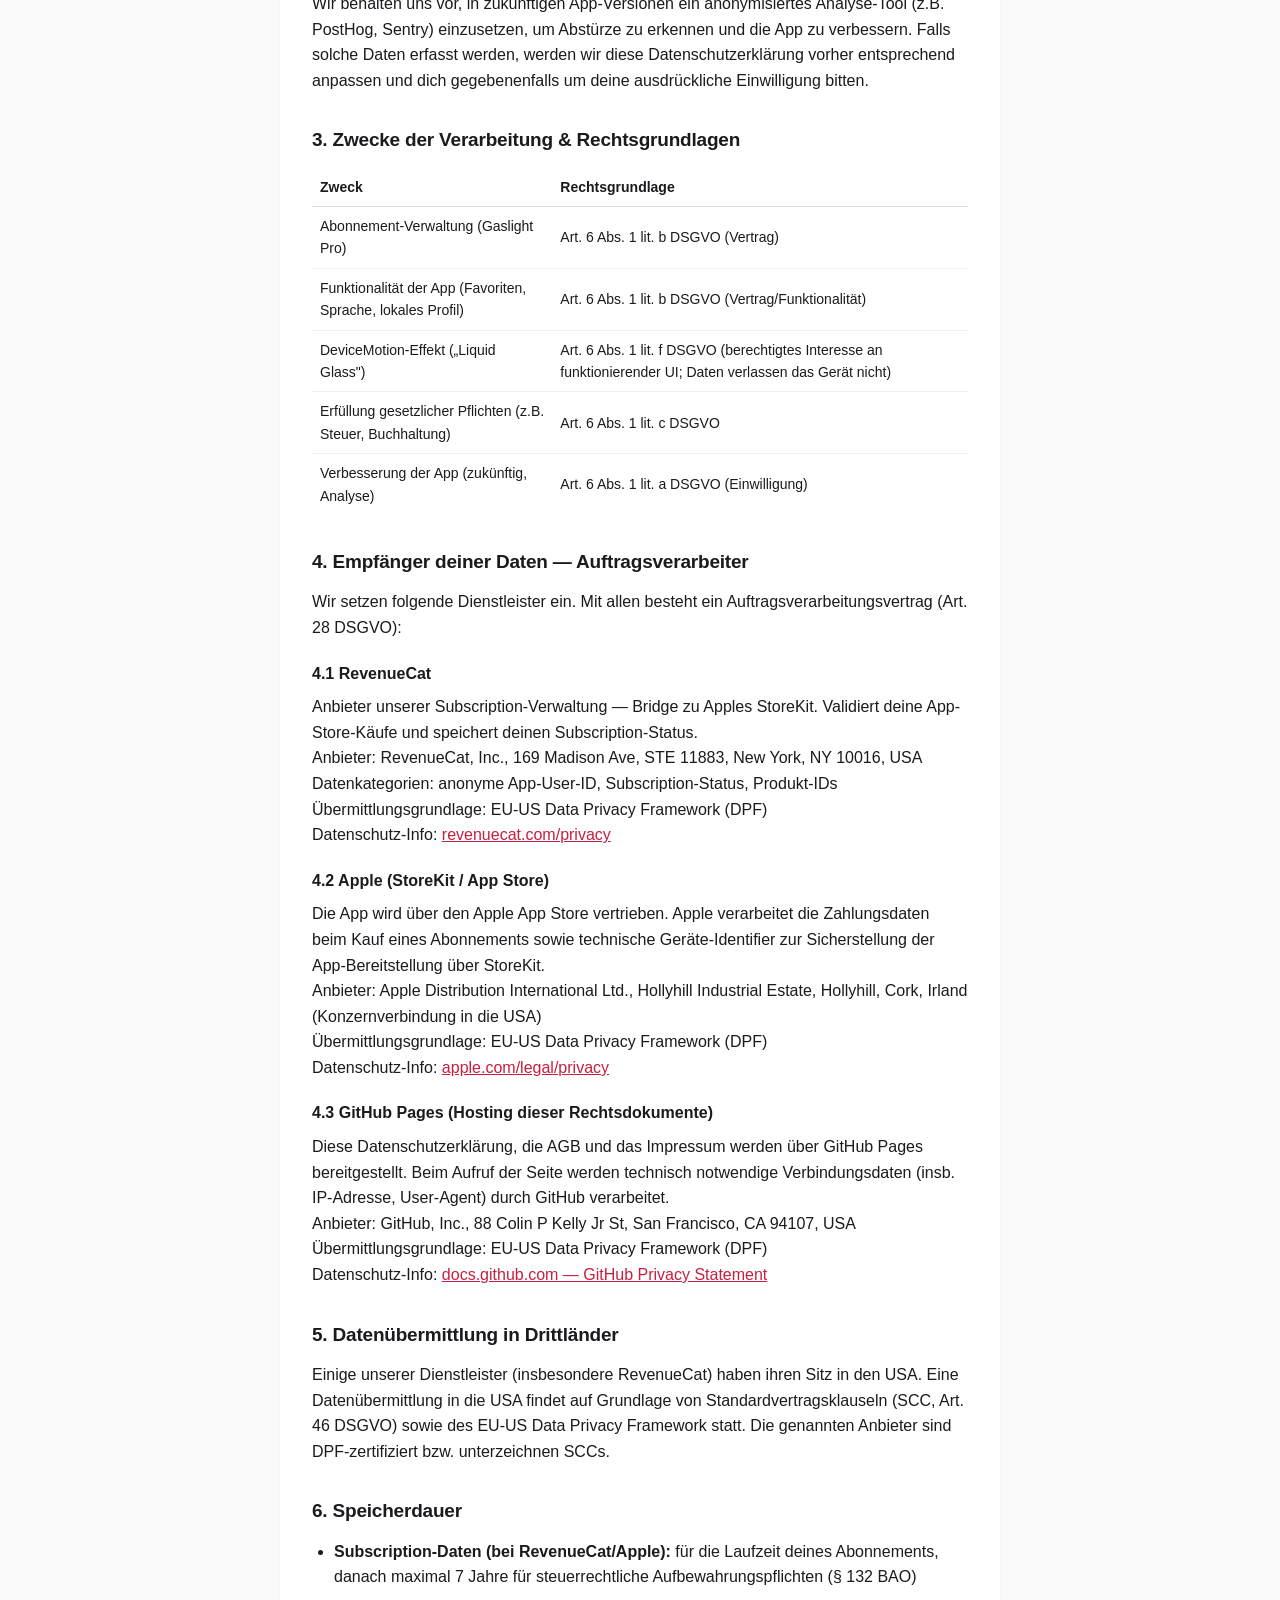
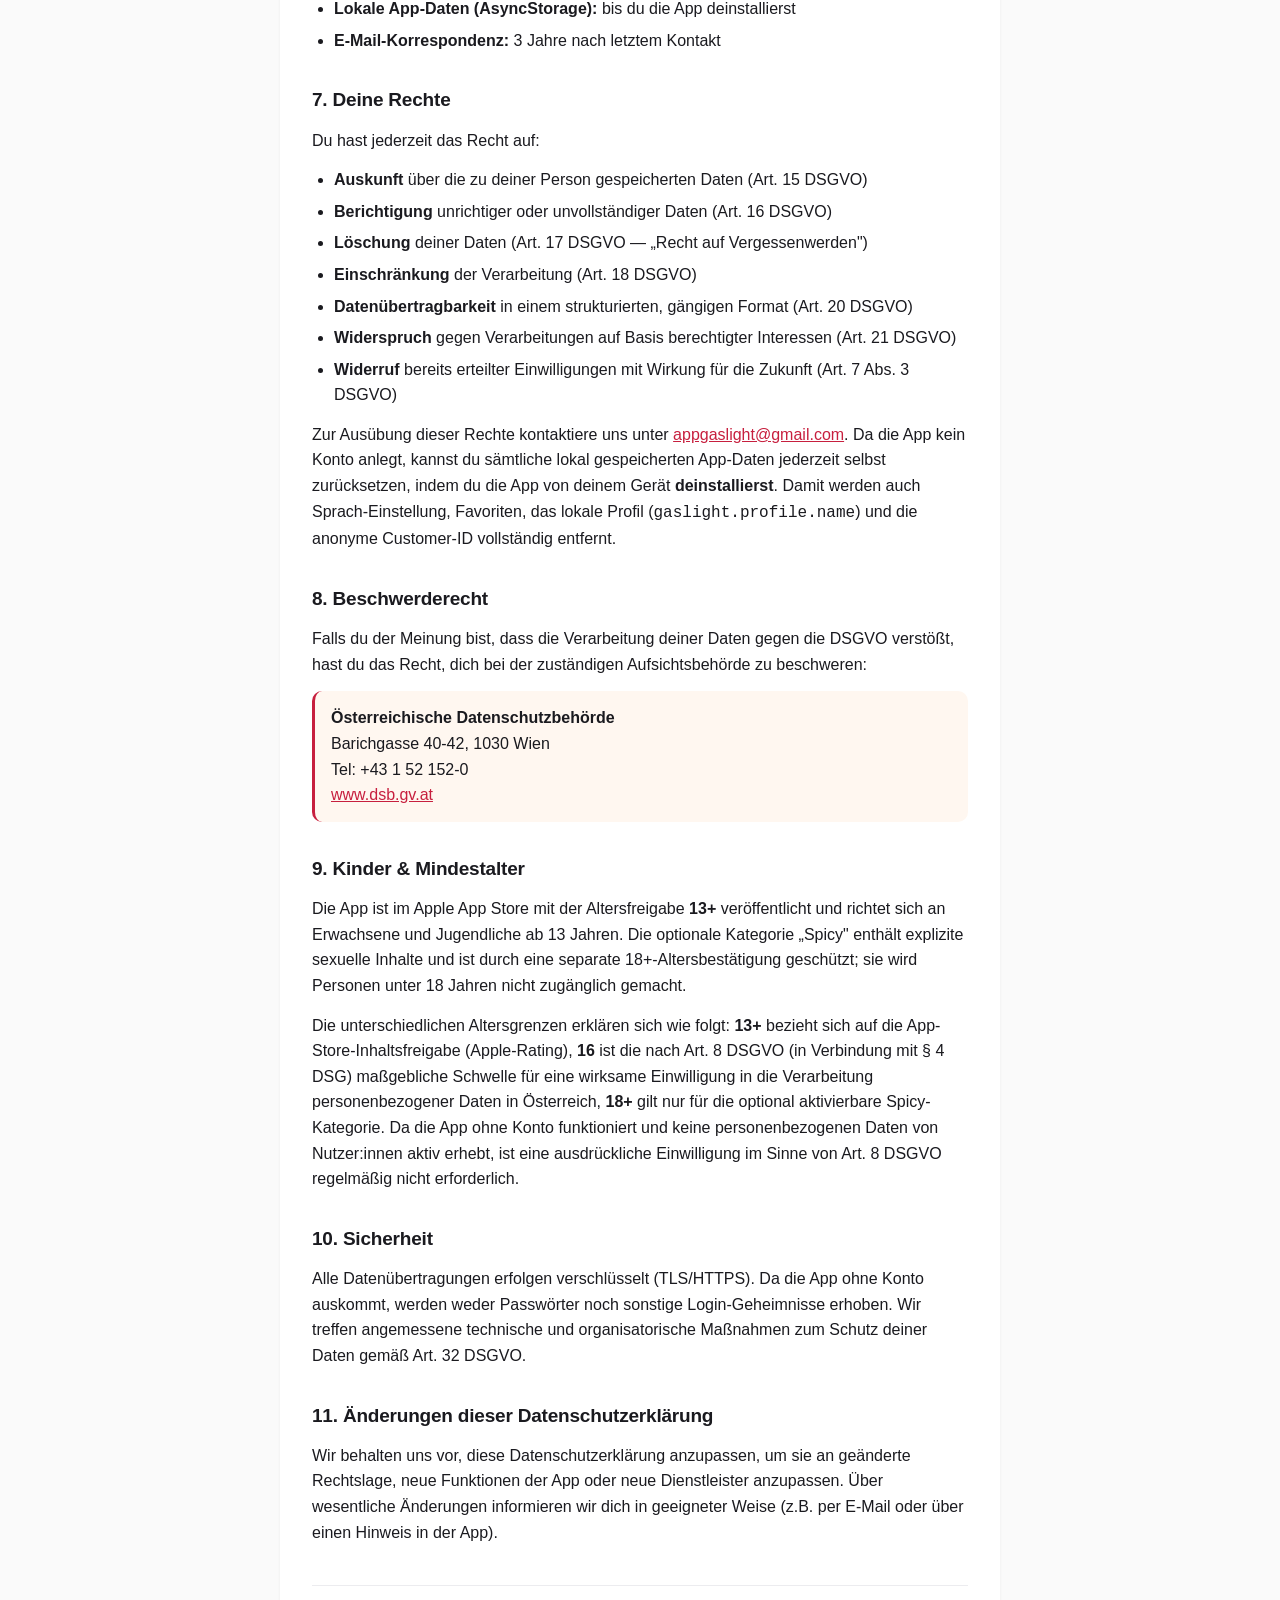
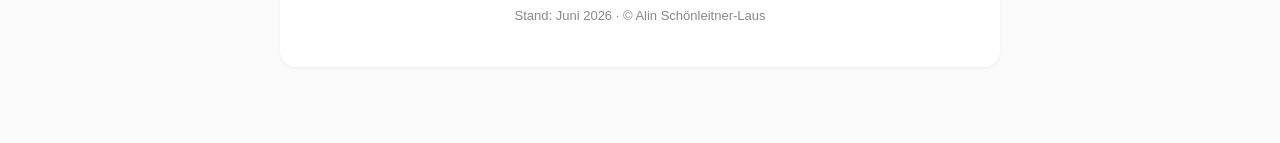
==== commit 7cbf2127: "Add files via upload" ====
--- a/privacy.html
+++ b/privacy.html
@@ -221,10 +221,23 @@
 
     <h2>9. Kinder &amp; Mindestalter</h2>
     <p>
-      Die App ist nicht für Personen unter 17 Jahren bestimmt und im
-      Apple App Store mit der entsprechenden Altersfreigabe versehen.
-      Wir verarbeiten wissentlich keine personenbezogenen Daten von
-      Kindern unter 16 Jahren.
+      Die App ist im Apple App Store mit der Altersfreigabe <strong>13+</strong>
+      veröffentlicht und richtet sich an Erwachsene und Jugendliche ab
+      13 Jahren. Die optionale Kategorie „Spicy" enthält explizite
+      sexuelle Inhalte und ist durch eine separate 18+-Altersbestätigung
+      geschützt; sie wird Personen unter 18 Jahren nicht zugänglich
+      gemacht.
+    </p>
+    <p>
+      Die unterschiedlichen Altersgrenzen erklären sich wie folgt: <strong>13+</strong>
+      bezieht sich auf die App-Store-Inhaltsfreigabe (Apple-Rating),
+      <strong>16</strong> ist die nach Art. 8 DSGVO (in Verbindung mit § 4 DSG)
+      maßgebliche Schwelle für eine wirksame Einwilligung in die
+      Verarbeitung personenbezogener Daten in Österreich, <strong>18+</strong>
+      gilt nur für die optional aktivierbare Spicy-Kategorie. Da die App
+      ohne Konto funktioniert und keine personenbezogenen Daten von
+      Nutzer:innen aktiv erhebt, ist eine ausdrückliche Einwilligung im
+      Sinne von Art. 8 DSGVO regelmäßig nicht erforderlich.
     </p>
 
     <h2>10. Sicherheit</h2>
